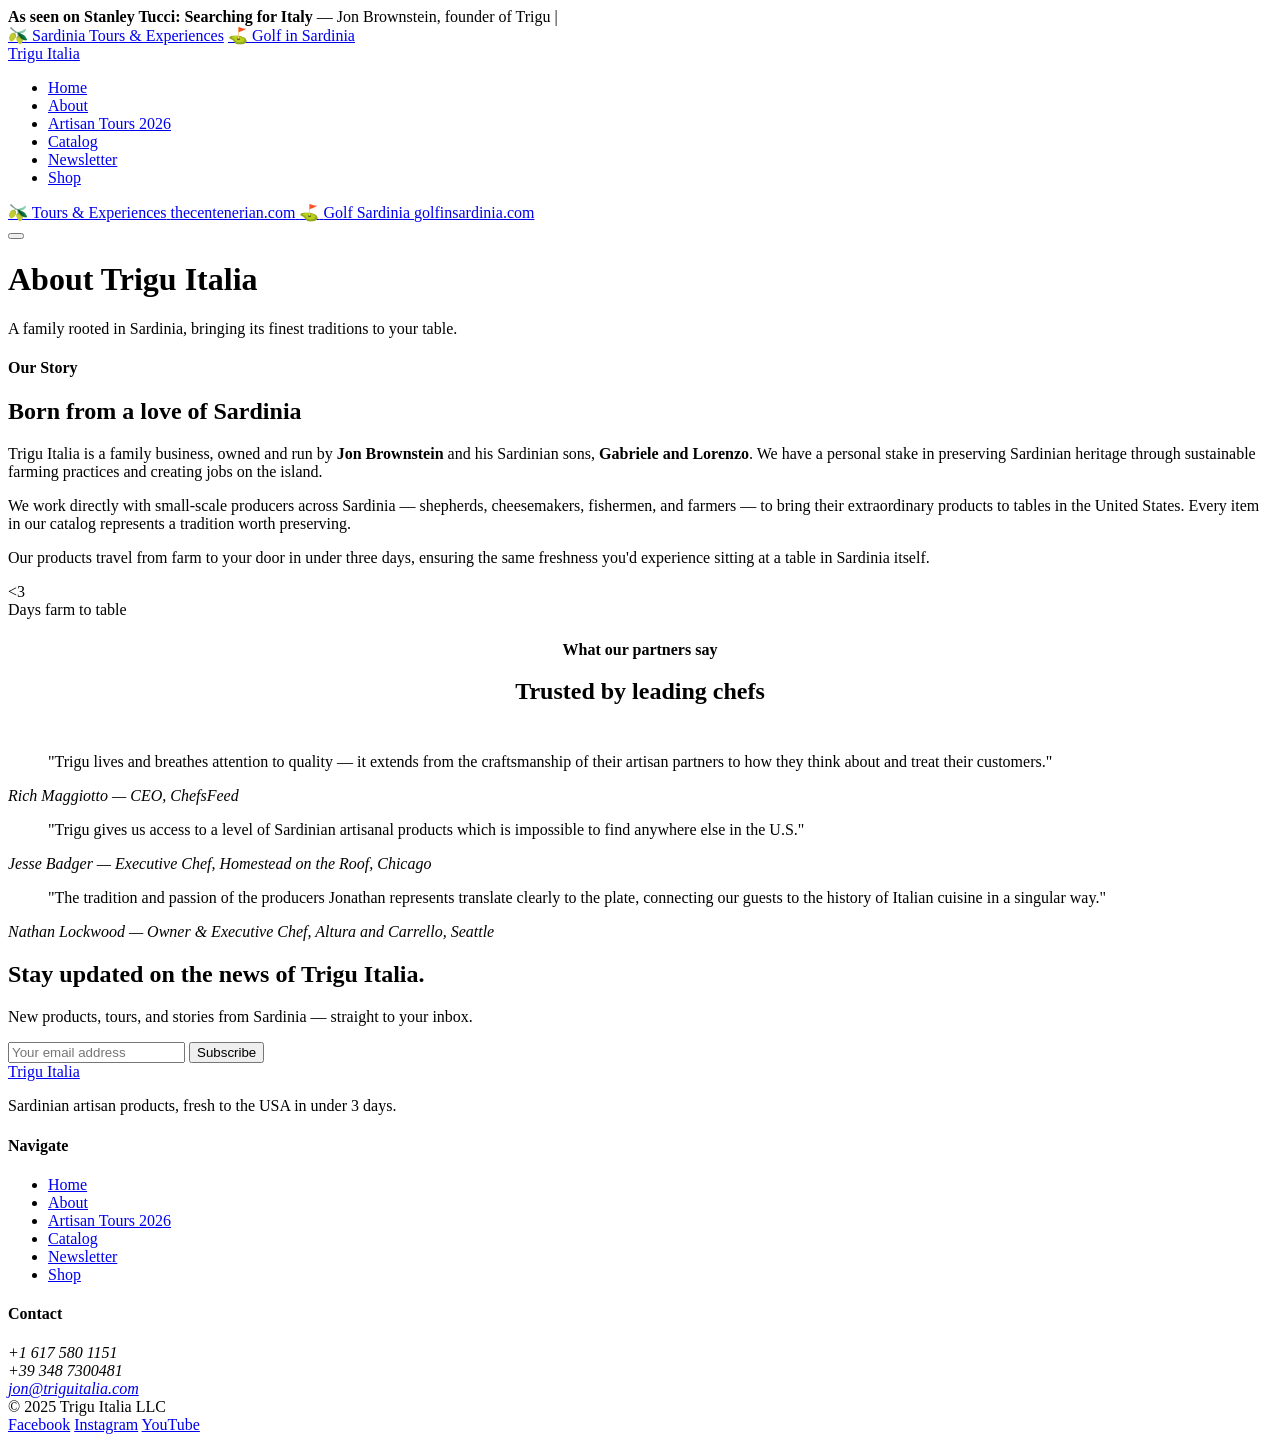
==== about.html @ 25145318 "Add files via upload" ====
<!DOCTYPE html>
<html lang="en">
<head>
  <meta charset="UTF-8">
  <meta name="viewport" content="width=device-width, initial-scale=1.0">
  <meta name="description" content="About Trigu Italia — a family business preserving Sardinian artisan heritage.">
  <title>About — Trigu Italia</title>
  <link rel="stylesheet" href="css/style.css">
</head>
<body>

  <div class="top-banner">
    <div class="container">
      <span class="top-banner__text">
        <strong>As seen on Stanley Tucci: Searching for Italy</strong>
        &mdash; Jon Brownstein, founder of Trigu
      </span>
      <span class="top-banner__divider">|</span>
      <div class="top-banner__ctas">
        <a class="top-banner__btn top-banner__btn--teal" href="https://thecentenerian.com" target="_blank" rel="noopener">🫒 Sardinia Tours &amp; Experiences</a>
        <a class="top-banner__btn top-banner__btn--outline" href="https://golfinsardinia.com" target="_blank" rel="noopener">⛳ Golf in Sardinia</a>
      </div>
    </div>
  </div>

  <header class="site-header">
    <div class="container">
      <nav class="nav">
        <a class="nav__logo" href="index.html">Trigu <span>Italia</span></a>
        <ul class="nav__links" id="nav-links">
          <li><a href="index.html">Home</a></li>
          <li><a href="about.html" class="active">About</a></li>
          <li><a href="tours.html">Artisan Tours 2026</a></li>
          <li><a href="catalog.html">Catalog</a></li>
          <li><a href="newsletter.html">Newsletter</a></li>
          <li><a href="shop.html">Shop</a></li>
        </ul>
        <div class="nav__pills">
          <a class="nav__pill nav__pill--teal" href="https://thecentenerian.com" target="_blank" rel="noopener">
            <span class="nav__pill-icon">🫒</span>
            <span class="nav__pill-label">
              <span class="nav__pill-title">Tours &amp; Experiences</span>
              <span class="nav__pill-sub">thecentenerian.com</span>
            </span>
          </a>
          <a class="nav__pill nav__pill--olive" href="https://golfinsardinia.com" target="_blank" rel="noopener">
            <span class="nav__pill-icon">⛳</span>
            <span class="nav__pill-label">
              <span class="nav__pill-title">Golf Sardinia</span>
              <span class="nav__pill-sub">golfinsardinia.com</span>
            </span>
          </a>
        </div>
        <button class="nav__toggle" id="nav-toggle" aria-label="Toggle menu">
          <span></span><span></span><span></span>
        </button>
      </nav>
    </div>
  </header>

  <div class="page-header">
    <h1>About Trigu Italia</h1>
    <p>A family rooted in Sardinia, bringing its finest traditions to your table.</p>
  </div>

  <section class="section section--white">
    <div class="container">
      <div class="about-strip">
        <div class="about-strip__text">
          <h4>Our Story</h4>
          <h2>Born from a love of Sardinia</h2>
          <p>
            Trigu Italia is a family business, owned and run by <strong>Jon Brownstein</strong>
            and his Sardinian sons, <strong>Gabriele and Lorenzo</strong>. We have a personal
            stake in preserving Sardinian heritage through sustainable farming practices and
            creating jobs on the island.
          </p>
          <p>
            We work directly with small-scale producers across Sardinia — shepherds, cheesemakers,
            fishermen, and farmers — to bring their extraordinary products to tables in the United States.
            Every item in our catalog represents a tradition worth preserving.
          </p>
          <p>
            Our products travel from farm to your door in under three days, ensuring the same
            freshness you'd experience sitting at a table in Sardinia itself.
          </p>
        </div>
        <div class="about-strip__stat">
          <div class="num">&lt;3</div>
          <div class="label">Days farm to table</div>
        </div>
      </div>
    </div>
  </section>

  <section class="section section--cream">
    <div class="container">
      <h4 style="text-align:center; margin-bottom:8px;">What our partners say</h4>
      <h2 style="text-align:center; margin-bottom:48px;">Trusted by leading chefs</h2>
      <div class="testimonials__grid">
        <div class="testimonial-card">
          <blockquote>
            "Trigu lives and breathes attention to quality — it extends from the craftsmanship of
            their artisan partners to how they think about and treat their customers."
          </blockquote>
          <cite>Rich Maggiotto — CEO, ChefsFeed</cite>
        </div>
        <div class="testimonial-card">
          <blockquote>
            "Trigu gives us access to a level of Sardinian artisanal products which is impossible
            to find anywhere else in the U.S."
          </blockquote>
          <cite>Jesse Badger — Executive Chef, Homestead on the Roof, Chicago</cite>
        </div>
        <div class="testimonial-card">
          <blockquote>
            "The tradition and passion of the producers Jonathan represents translate clearly to
            the plate, connecting our guests to the history of Italian cuisine in a singular way."
          </blockquote>
          <cite>Nathan Lockwood — Owner &amp; Executive Chef, Altura and Carrello, Seattle</cite>
        </div>
      </div>
    </div>
  </section>

  <section class="newsletter">
    <h2>Stay updated on the news of Trigu Italia.</h2>
    <p>New products, tours, and stories from Sardinia — straight to your inbox.</p>
    <form class="newsletter__form" onsubmit="return false;">
      <input type="email" placeholder="Your email address">
      <button type="submit">Subscribe</button>
    </form>
  </section>

  <footer class="footer">
    <div class="container">
      <div class="footer__grid">
        <div class="footer__brand">
          <a class="nav__logo" href="index.html">Trigu <span>Italia</span></a>
          <p>Sardinian artisan products, fresh to the USA in under 3 days.</p>
        </div>
        <div class="footer__col">
          <h4>Navigate</h4>
          <ul>
            <li><a href="index.html">Home</a></li>
            <li><a href="about.html">About</a></li>
            <li><a href="tours.html">Artisan Tours 2026</a></li>
            <li><a href="catalog.html">Catalog</a></li>
            <li><a href="newsletter.html">Newsletter</a></li>
            <li><a href="shop.html">Shop</a></li>
          </ul>
        </div>
        <div class="footer__col">
          <h4>Contact</h4>
          <address>
            +1 617 580 1151<br>
            +39 348 7300481<br>
            <a href="mailto:jon@triguitalia.com">jon@triguitalia.com</a>
          </address>
        </div>
      </div>
      <div class="footer__bottom">
        <span>© 2025 Trigu Italia LLC</span>
        <div class="footer__social">
          <a href="https://www.facebook.com/triguitalia" target="_blank">Facebook</a>
          <a href="https://www.instagram.com/triguitalia/" target="_blank">Instagram</a>
          <a href="https://www.youtube.com/playlist?list=PLwPYu4WiBihHK6lud4tmc3EBZpIXLKwQ8" target="_blank">YouTube</a>
        </div>
      </div>
    </div>
  </footer>

  <script src="js/main.js"></script>
</body>
</html>
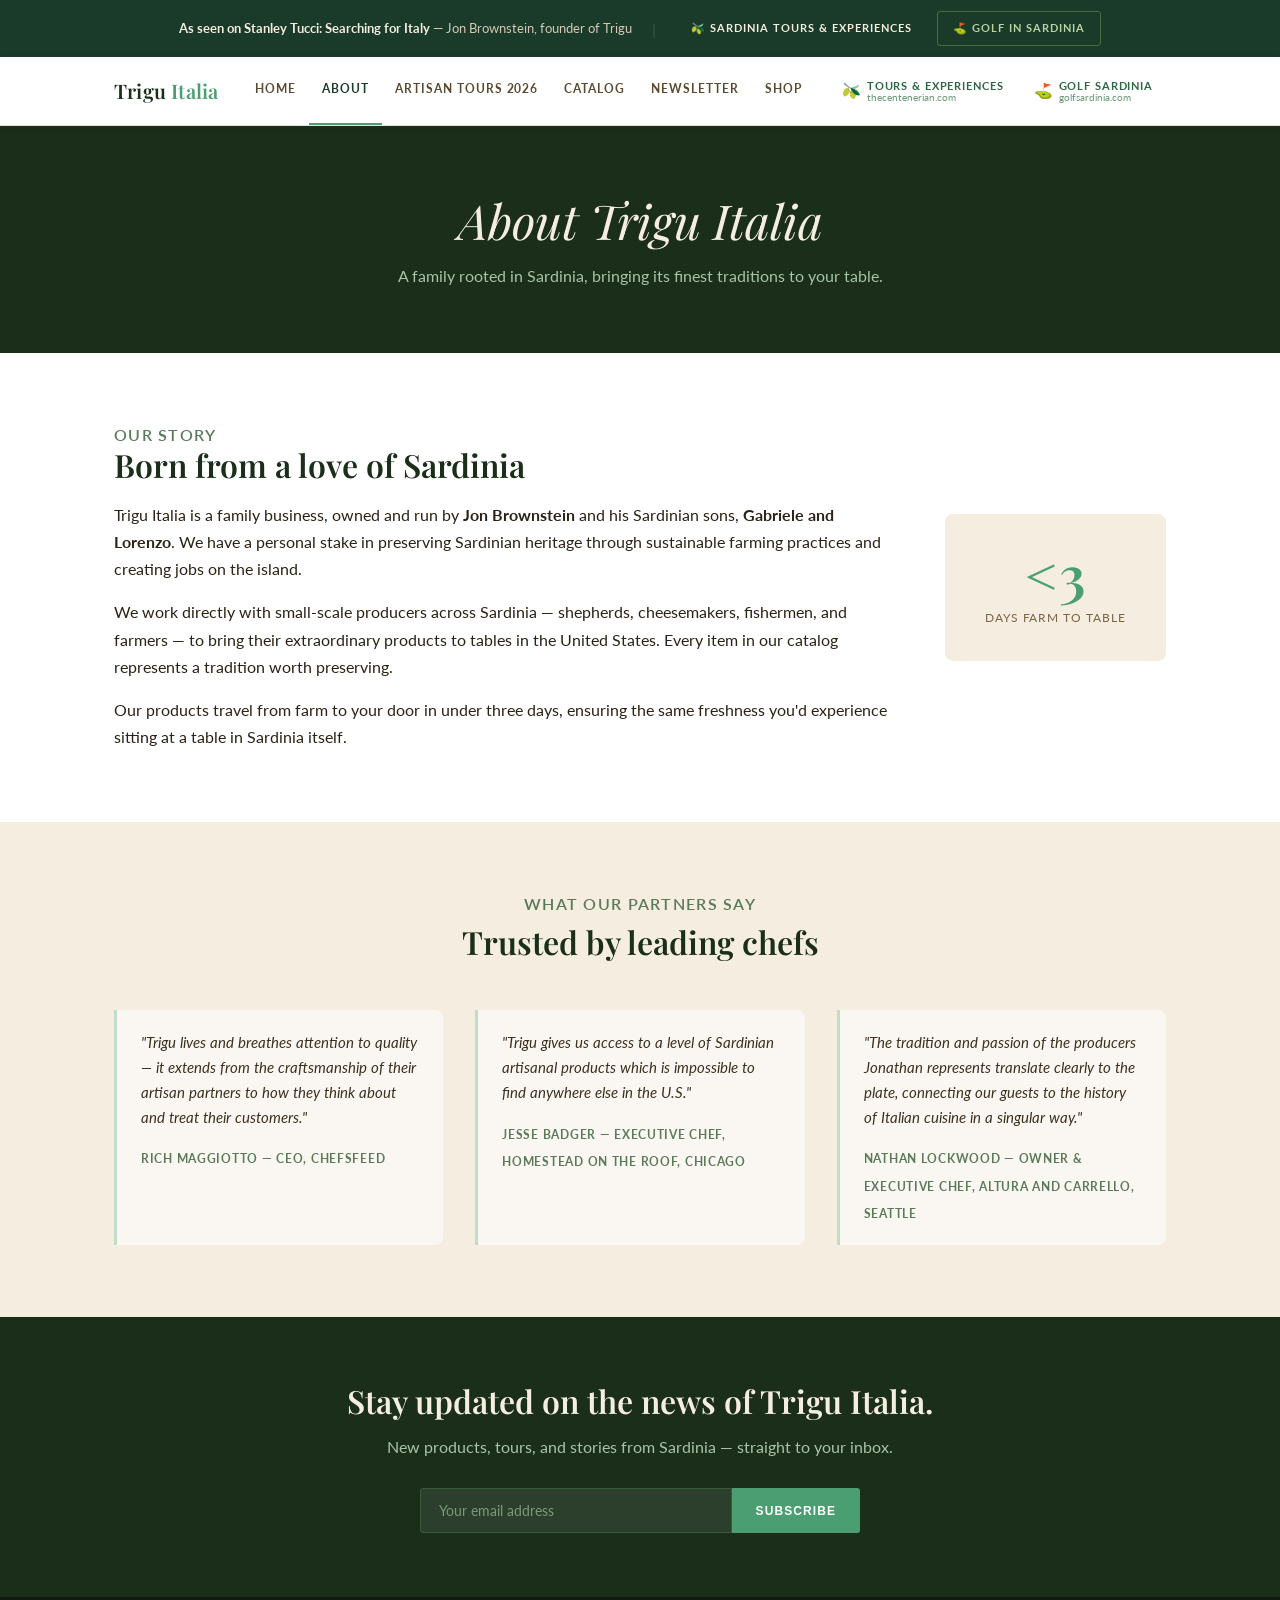
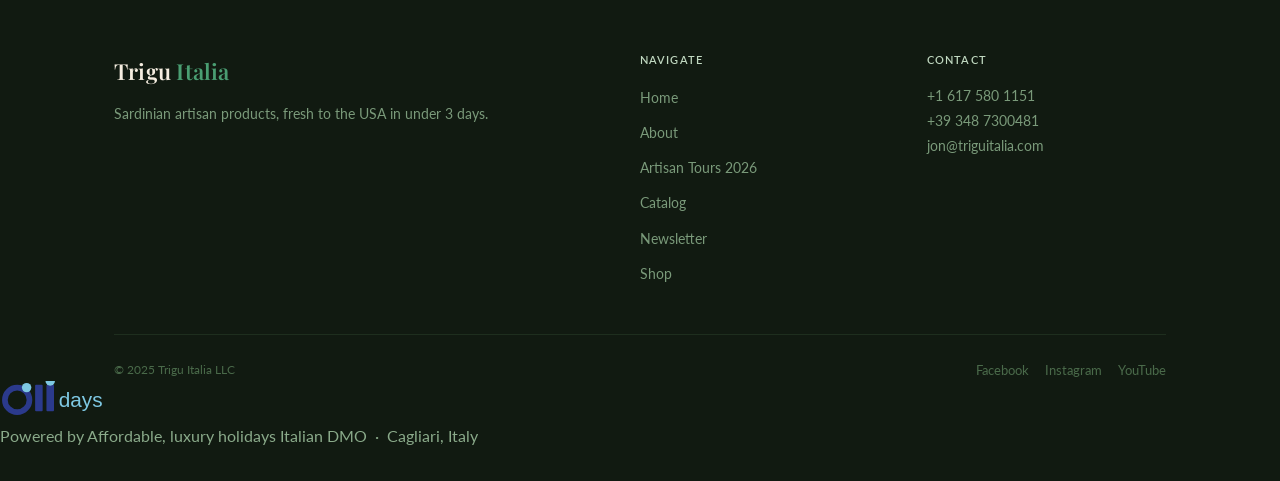
==== commit 15c3fae6: "Add files via upload" ====
--- a/about.html
+++ b/about.html
@@ -5,7 +5,7 @@
   <meta name="viewport" content="width=device-width, initial-scale=1.0">
   <meta name="description" content="About Trigu Italia — a family business preserving Sardinian artisan heritage.">
   <title>About — Trigu Italia</title>
-  <link rel="stylesheet" href="css/style.css">
+  <link rel="stylesheet" href="style.css">
 </head>
 <body>
 
@@ -17,8 +17,8 @@
       </span>
       <span class="top-banner__divider">|</span>
       <div class="top-banner__ctas">
-        <a class="top-banner__btn top-banner__btn--teal" href="https://thecentenerian.com" target="_blank" rel="noopener">🫒 Sardinia Tours &amp; Experiences</a>
-        <a class="top-banner__btn top-banner__btn--outline" href="https://golfinsardinia.com" target="_blank" rel="noopener">⛳ Golf in Sardinia</a>
+        <a class="top-banner__btn top-banner__btn--gold" href="https://thecentenerian.com" target="_blank" rel="noopener">🫒 Sardinia Tours &amp; Experiences</a>
+        <a class="top-banner__btn top-banner__btn--outline" href="https://golfsardinia.com" target="_blank" rel="noopener">⛳ Golf in Sardinia</a>
       </div>
     </div>
   </div>
@@ -36,18 +36,18 @@
           <li><a href="shop.html">Shop</a></li>
         </ul>
         <div class="nav__pills">
-          <a class="nav__pill nav__pill--teal" href="https://thecentenerian.com" target="_blank" rel="noopener">
+          <a class="nav__pill nav__pill--gold" href="https://thecentenerian.com" target="_blank" rel="noopener">
             <span class="nav__pill-icon">🫒</span>
             <span class="nav__pill-label">
               <span class="nav__pill-title">Tours &amp; Experiences</span>
               <span class="nav__pill-sub">thecentenerian.com</span>
             </span>
           </a>
-          <a class="nav__pill nav__pill--olive" href="https://golfinsardinia.com" target="_blank" rel="noopener">
+          <a class="nav__pill nav__pill--outline" href="https://golfsardinia.com" target="_blank" rel="noopener">
             <span class="nav__pill-icon">⛳</span>
             <span class="nav__pill-label">
               <span class="nav__pill-title">Golf Sardinia</span>
-              <span class="nav__pill-sub">golfinsardinia.com</span>
+              <span class="nav__pill-sub">golfsardinia.com</span>
             </span>
           </a>
         </div>
@@ -168,8 +168,27 @@
         </div>
       </div>
     </div>
+      <!-- Ollidays Badge -->
+    <div class="ollidays-footer">
+      <a class="ollidays-badge" href="https://www.ollidays.com/en/" target="_blank" rel="noopener">
+        <svg width="108" height="34" viewBox="0 0 110 36" xmlns="http://www.w3.org/2000/svg" aria-label="Ollidays">
+          <circle cx="16" cy="20" r="13" fill="none" stroke="#2b3a8c" stroke-width="6"/>
+          <circle cx="26" cy="7" r="5" fill="#7ec8e3"/>
+          <rect x="35" y="4" width="8" height="28" rx="1" fill="#2b3a8c"/>
+          <rect x="47" y="4" width="8" height="28" rx="1" fill="#2b3a8c"/>
+          <circle cx="51" cy="0" r="5" fill="#7ec8e3"/>
+          <text x="60" y="28" font-family="Helvetica Neue,Arial,sans-serif" font-size="22" font-weight="300" fill="#7ec8e3">days</text>
+        </svg>
+        <div class="ollidays-divider"></div>
+        <div class="ollidays-text">
+          <span class="ollidays-powered">Powered by</span>
+          <span class="ollidays-tagline">Affordable, luxury holidays</span>
+          <span class="ollidays-sub">Italian DMO &nbsp;&middot;&nbsp; Cagliari, Italy</span>
+        </div>
+      </a>
+    </div>
   </footer>
 
-  <script src="js/main.js"></script>
+  <script src="main.js"></script>
 </body>
 </html>
--- a/style.css
+++ b/style.css
@@ -0,0 +1,456 @@
+/* =============================================
+   Trigu Italia — Static Site Stylesheet
+   ============================================= */
+
+@import url('https://fonts.googleapis.com/css2?family=Playfair+Display:ital,wght@0,400;0,600;1,400&family=Lato:wght@300;400;700&display=swap');
+
+/* ── Reset & Base ── */
+*, *::before, *::after { box-sizing: border-box; margin: 0; padding: 0; }
+
+html { scroll-behavior: smooth; }
+
+body {
+  font-family: 'Lato', sans-serif;
+  font-size: 16px;
+  line-height: 1.7;
+  color: #2c2215;
+  background: #faf7f2;
+}
+
+a { color: inherit; text-decoration: none; }
+img { max-width: 100%; height: auto; display: block; }
+ul { list-style: none; }
+
+/* ── Typography ── */
+h1, h2, h3, h4 {
+  font-family: 'Playfair Display', serif;
+  line-height: 1.25;
+  color: #1a2e1a;
+}
+
+h1 { font-size: clamp(2rem, 5vw, 3.5rem); font-weight: 400; font-style: italic; }
+h2 { font-size: clamp(1.4rem, 3vw, 2rem); font-weight: 600; }
+h3 { font-size: 1.25rem; font-weight: 400; }
+h4 { font-size: 1rem; font-weight: 600; font-style: normal; font-family: 'Lato', sans-serif; letter-spacing: 0.08em; text-transform: uppercase; color: #5a7a5a; }
+
+p { margin-bottom: 1rem; }
+p:last-child { margin-bottom: 0; }
+
+/* ── Layout ── */
+.container {
+  max-width: 1100px;
+  margin: 0 auto;
+  padding: 0 24px;
+}
+
+.section { padding: 72px 0; }
+.section--tight { padding: 40px 0; }
+.section--dark { background: #1a2e1a; color: #f5ede0; }
+.section--cream { background: #f5ede0; }
+.section--white { background: #fff; }
+
+/* ── Top Banner ── */
+.top-banner {
+  background: #1a3a2a;
+  color: #f5ede0;
+  padding: 11px 16px;
+  text-align: center;
+}
+.top-banner .container {
+  display: flex;
+  align-items: center;
+  justify-content: center;
+  gap: 20px;
+  flex-wrap: wrap;
+}
+.top-banner__text { font-size: 13px; color: #d4c9b4; }
+.top-banner__text strong { color: #f5ede0; }
+.top-banner__divider { color: #4a7a5a; opacity: 0.5; }
+.top-banner__ctas { display: flex; gap: 10px; flex-wrap: wrap; justify-content: center; }
+.top-banner__btn {
+  display: inline-flex;
+  align-items: center;
+  gap: 6px;
+  padding: 7px 15px;
+  border-radius: 3px;
+  font-size: 11px;
+  font-weight: 700;
+  letter-spacing: 0.09em;
+  text-transform: uppercase;
+  transition: background 0.2s;
+  white-space: nowrap;
+}
+.top-banner__btn--teal { background: #4a9e72; color: #fff; }
+.top-banner__btn--teal:hover { background: #3d8860; }
+.top-banner__btn--outline { border: 1px solid #4a6a40; color: #b8d4a0; }
+.top-banner__btn--outline:hover { background: rgba(74,110,64,0.25); }
+
+/* ── Navigation ── */
+.site-header {
+  background: #fff;
+  border-bottom: 1px solid #e8e0d4;
+  position: sticky;
+  top: 0;
+  z-index: 100;
+  box-shadow: 0 1px 8px rgba(44,34,21,0.06);
+}
+.nav {
+  display: flex;
+  align-items: center;
+  height: 68px;
+  gap: 0;
+}
+.nav__logo {
+  font-family: 'Playfair Display', serif;
+  font-size: 20px;
+  font-weight: 600;
+  color: #1a2e1a;
+  letter-spacing: 0.01em;
+  flex-shrink: 0;
+  margin-right: 24px;
+}
+.nav__logo span { color: #4a9e72; }
+.nav__links {
+  display: flex;
+  align-items: center;
+  flex: 1;
+  height: 100%;
+}
+.nav__links li { height: 100%; }
+.nav__links a {
+  display: flex;
+  align-items: center;
+  height: 100%;
+  padding: 0 13px;
+  font-size: 12px;
+  font-weight: 700;
+  letter-spacing: 0.08em;
+  text-transform: uppercase;
+  color: #5c4a30;
+  transition: color 0.15s;
+  white-space: nowrap;
+  border-bottom: 2px solid transparent;
+}
+.nav__links a:hover,
+.nav__links a.active { color: #1a3a2a; border-bottom-color: #4a9e72; }
+
+.nav__pills {
+  display: flex;
+  align-items: center;
+  gap: 8px;
+  margin-left: 16px;
+  flex-shrink: 0;
+}
+.nav__pill {
+  display: inline-flex;
+  align-items: center;
+  gap: 6px;
+  padding: 6px 13px 6px 9px;
+  border-radius: 24px;
+  transition: background 0.15s;
+  white-space: nowrap;
+  line-height: 1;
+}
+.nav__pill--teal { background: #eef6f0; border: 1px solid #c0ddc8; }
+.nav__pill--teal:hover { background: #d8eddf; }
+.nav__pill--olive { background: #f2f7ee; border: 1px solid #b8d4a0; }
+.nav__pill--olive:hover { background: #ddf0cc; }
+.nav__pill-icon { font-size: 15px; line-height: 1; }
+.nav__pill-label { display: flex; flex-direction: column; gap: 1px; }
+.nav__pill-title {
+  font-size: 11px; font-weight: 700;
+  letter-spacing: 0.08em; text-transform: uppercase;
+  color: #2d6645; line-height: 1;
+}
+.nav__pill-sub { font-size: 10px; color: #6a9a78; line-height: 1; }
+
+/* Mobile menu toggle */
+.nav__toggle {
+  display: none;
+  flex-direction: column;
+  gap: 5px;
+  cursor: pointer;
+  margin-left: auto;
+  padding: 4px;
+  background: none;
+  border: none;
+}
+.nav__toggle span {
+  display: block; width: 22px; height: 2px;
+  background: #2c2215; border-radius: 2px;
+  transition: all 0.25s;
+}
+
+/* ── Hero ── */
+.hero {
+  position: relative;
+  min-height: 520px;
+  display: flex;
+  align-items: center;
+  justify-content: center;
+  text-align: center;
+  background: #1a2e1a;
+  overflow: hidden;
+}
+.hero__bg {
+  position: absolute;
+  inset: 0;
+  background-image: url('https://triguitalia.com/wp-content/uploads/2021/11/img-cheese-home-02.jpg');
+  background-size: cover;
+  background-position: center;
+  opacity: 0.55;
+}
+.hero__content {
+  position: relative;
+  z-index: 1;
+  color: #fff;
+  padding: 60px 24px;
+  max-width: 700px;
+}
+.hero__content h1 { color: #f5ede0; margin-bottom: 16px; text-shadow: 0 2px 16px rgba(0,0,0,0.35); }
+.hero__content h4 { color: #c8dab0; margin-bottom: 32px; font-size: 14px; }
+.btn {
+  display: inline-block;
+  padding: 14px 32px;
+  font-size: 12px;
+  font-weight: 700;
+  letter-spacing: 0.1em;
+  text-transform: uppercase;
+  border-radius: 3px;
+  transition: all 0.2s;
+  cursor: pointer;
+}
+.btn--primary { background: #4a9e72; color: #fff; }
+.btn--primary:hover { background: #3d8860; }
+.btn--outline { border: 1px solid rgba(255,255,255,0.5); color: #fff; margin-left: 12px; }
+.btn--outline:hover { background: rgba(255,255,255,0.1); }
+.btn--dark { background: #1a2e1a; color: #f5ede0; }
+.btn--dark:hover { background: #243e24; }
+
+/* ── Catalog CTA ── */
+.catalog-cta {
+  background: #f5ede0;
+  text-align: center;
+  padding: 48px 24px;
+  border-top: 1px solid #e8d9c4;
+  border-bottom: 1px solid #e8d9c4;
+}
+.catalog-cta h2 { margin-bottom: 20px; }
+
+/* ── Testimonials ── */
+.testimonials { background: #fff; }
+.testimonials__featured {
+  text-align: center;
+  max-width: 700px;
+  margin: 0 auto 56px;
+  padding: 0 16px;
+}
+.testimonials__featured blockquote {
+  font-family: 'Playfair Display', serif;
+  font-size: clamp(1.1rem, 2.5vw, 1.4rem);
+  font-style: italic;
+  color: #1a2e1a;
+  line-height: 1.5;
+  margin-bottom: 16px;
+}
+.testimonials__featured cite {
+  font-size: 13px;
+  font-weight: 700;
+  letter-spacing: 0.06em;
+  text-transform: uppercase;
+  color: #4a9e72;
+  font-style: normal;
+}
+.testimonials__grid {
+  display: grid;
+  grid-template-columns: repeat(auto-fit, minmax(300px, 1fr));
+  gap: 32px;
+}
+.testimonial-card {
+  border-left: 3px solid #c0ddc8;
+  padding: 20px 24px;
+  background: #faf7f2;
+  border-radius: 0 8px 8px 0;
+}
+.testimonial-card blockquote {
+  font-style: italic;
+  font-size: 15px;
+  color: #3c3020;
+  line-height: 1.65;
+  margin-bottom: 14px;
+}
+.testimonial-card cite {
+  font-size: 12px;
+  font-weight: 700;
+  letter-spacing: 0.06em;
+  text-transform: uppercase;
+  color: #5a7a5a;
+  font-style: normal;
+}
+
+/* ── Tours Section ── */
+.tours-cta {
+  display: grid;
+  grid-template-columns: 1fr 1fr;
+  gap: 0;
+  min-height: 380px;
+}
+.tours-cta__image {
+  background: url('https://triguitalia.com/wp-content/uploads/2021/11/img-cheese-home-02.jpg') center/cover;
+  min-height: 320px;
+}
+.tours-cta__content {
+  background: #1a3a2a;
+  color: #f5ede0;
+  padding: 56px 48px;
+  display: flex;
+  flex-direction: column;
+  justify-content: center;
+}
+.tours-cta__content h2 { color: #f5ede0; margin-bottom: 12px; }
+.tours-cta__content h4 { color: #9aab8a; margin-bottom: 20px; }
+.tours-cta__content p { color: #c8d8b8; font-size: 15px; margin-bottom: 28px; }
+
+/* ── About / Family Section ── */
+.about-strip {
+  display: flex;
+  gap: 48px;
+  align-items: center;
+  flex-wrap: wrap;
+}
+.about-strip__text { flex: 1; min-width: 280px; }
+.about-strip__text h2 { margin-bottom: 16px; }
+.about-strip__stat {
+  flex-shrink: 0;
+  text-align: center;
+  padding: 32px 40px;
+  background: #f5ede0;
+  border-radius: 8px;
+}
+.about-strip__stat .num {
+  font-family: 'Playfair Display', serif;
+  font-size: 56px;
+  font-weight: 600;
+  color: #4a9e72;
+  line-height: 1;
+}
+.about-strip__stat .label { font-size: 12px; letter-spacing: 0.08em; text-transform: uppercase; color: #7a6545; margin-top: 6px; }
+
+/* ── Newsletter ── */
+.newsletter {
+  background: #1a2e1a;
+  color: #f5ede0;
+  text-align: center;
+  padding: 64px 24px;
+}
+.newsletter h2 { color: #f5ede0; margin-bottom: 12px; }
+.newsletter p { color: #a8c4a8; margin-bottom: 28px; }
+.newsletter__form {
+  display: flex;
+  gap: 0;
+  max-width: 440px;
+  margin: 0 auto;
+}
+.newsletter__form input {
+  flex: 1;
+  padding: 13px 18px;
+  font-size: 14px;
+  font-family: 'Lato', sans-serif;
+  border: 1px solid #3a5a3a;
+  background: rgba(255,255,255,0.08);
+  color: #f5ede0;
+  border-radius: 3px 0 0 3px;
+  outline: none;
+}
+.newsletter__form input::placeholder { color: #7a9a7a; }
+.newsletter__form input:focus { border-color: #4a9e72; background: rgba(255,255,255,0.12); }
+.newsletter__form button {
+  padding: 13px 24px;
+  background: #4a9e72;
+  color: #fff;
+  font-size: 12px;
+  font-weight: 700;
+  letter-spacing: 0.09em;
+  text-transform: uppercase;
+  border: none;
+  border-radius: 0 3px 3px 0;
+  cursor: pointer;
+  transition: background 0.2s;
+  white-space: nowrap;
+}
+.newsletter__form button:hover { background: #3d8860; }
+
+/* ── Footer ── */
+.footer {
+  background: #111a11;
+  color: #8aaa8a;
+  padding: 56px 0 32px;
+}
+.footer__grid {
+  display: grid;
+  grid-template-columns: 2fr 1fr 1fr;
+  gap: 48px;
+  margin-bottom: 48px;
+}
+.footer__brand .nav__logo { font-size: 22px; color: #f5ede0; margin-bottom: 12px; display: block; }
+.footer__brand p { font-size: 14px; line-height: 1.6; color: #7a9a7a; }
+.footer__col h4 {
+  color: #c0d8c0;
+  font-size: 11px;
+  letter-spacing: 0.1em;
+  text-transform: uppercase;
+  margin-bottom: 16px;
+  font-family: 'Lato', sans-serif;
+}
+.footer__col ul { display: flex; flex-direction: column; gap: 8px; }
+.footer__col a { font-size: 14px; color: #7a9a7a; transition: color 0.15s; }
+.footer__col a:hover { color: #c0d8c0; }
+.footer__col address { font-style: normal; font-size: 14px; color: #7a9a7a; line-height: 1.8; }
+.footer__bottom {
+  border-top: 1px solid #1e2e1e;
+  padding-top: 24px;
+  display: flex;
+  justify-content: space-between;
+  align-items: center;
+  flex-wrap: wrap;
+  gap: 12px;
+  font-size: 12px;
+  color: #4a6a4a;
+}
+.footer__social { display: flex; gap: 16px; }
+.footer__social a { color: #4a6a4a; transition: color 0.15s; font-size: 13px; }
+.footer__social a:hover { color: #4a9e72; }
+
+/* ── Page header (inner pages) ── */
+.page-header {
+  background: #1a2e1a;
+  color: #f5ede0;
+  padding: 64px 24px;
+  text-align: center;
+}
+.page-header h1 { color: #f5ede0; font-size: clamp(1.8rem, 4vw, 3rem); }
+.page-header p { color: #a8c4a8; max-width: 560px; margin: 12px auto 0; }
+
+/* ── Responsive ── */
+@media (max-width: 768px) {
+  .tours-cta { grid-template-columns: 1fr; }
+  .tours-cta__content { padding: 40px 28px; }
+  .footer__grid { grid-template-columns: 1fr 1fr; }
+  .footer__brand { grid-column: 1 / -1; }
+
+  .nav__links, .nav__pills { display: none; }
+  .nav__links.open { display: flex; flex-direction: column; height: auto; }
+  .nav__toggle { display: flex; }
+
+  .top-banner__divider { display: none; }
+
+  .newsletter__form { flex-direction: column; }
+  .newsletter__form input { border-radius: 3px; }
+  .newsletter__form button { border-radius: 3px; }
+}
+
+@media (max-width: 480px) {
+  .footer__grid { grid-template-columns: 1fr; }
+  .about-strip { gap: 28px; }
+}
+</style>
